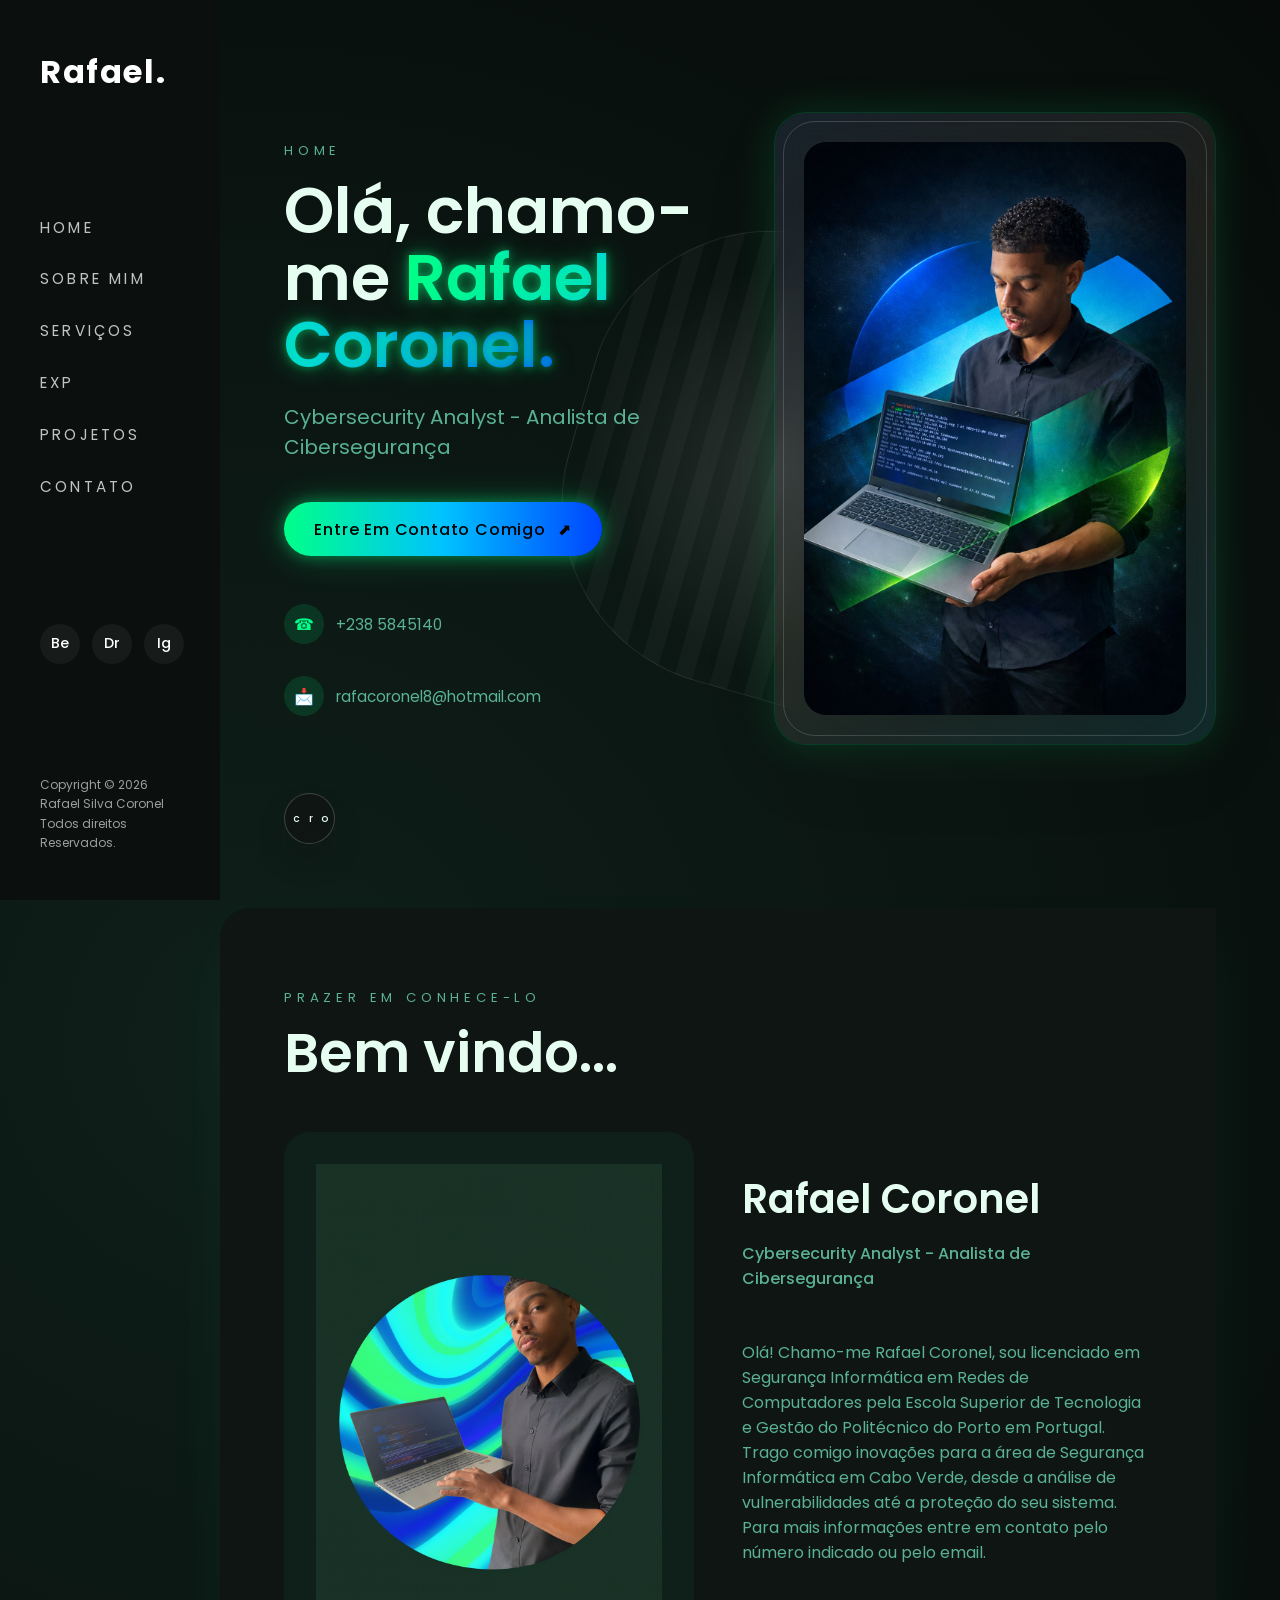
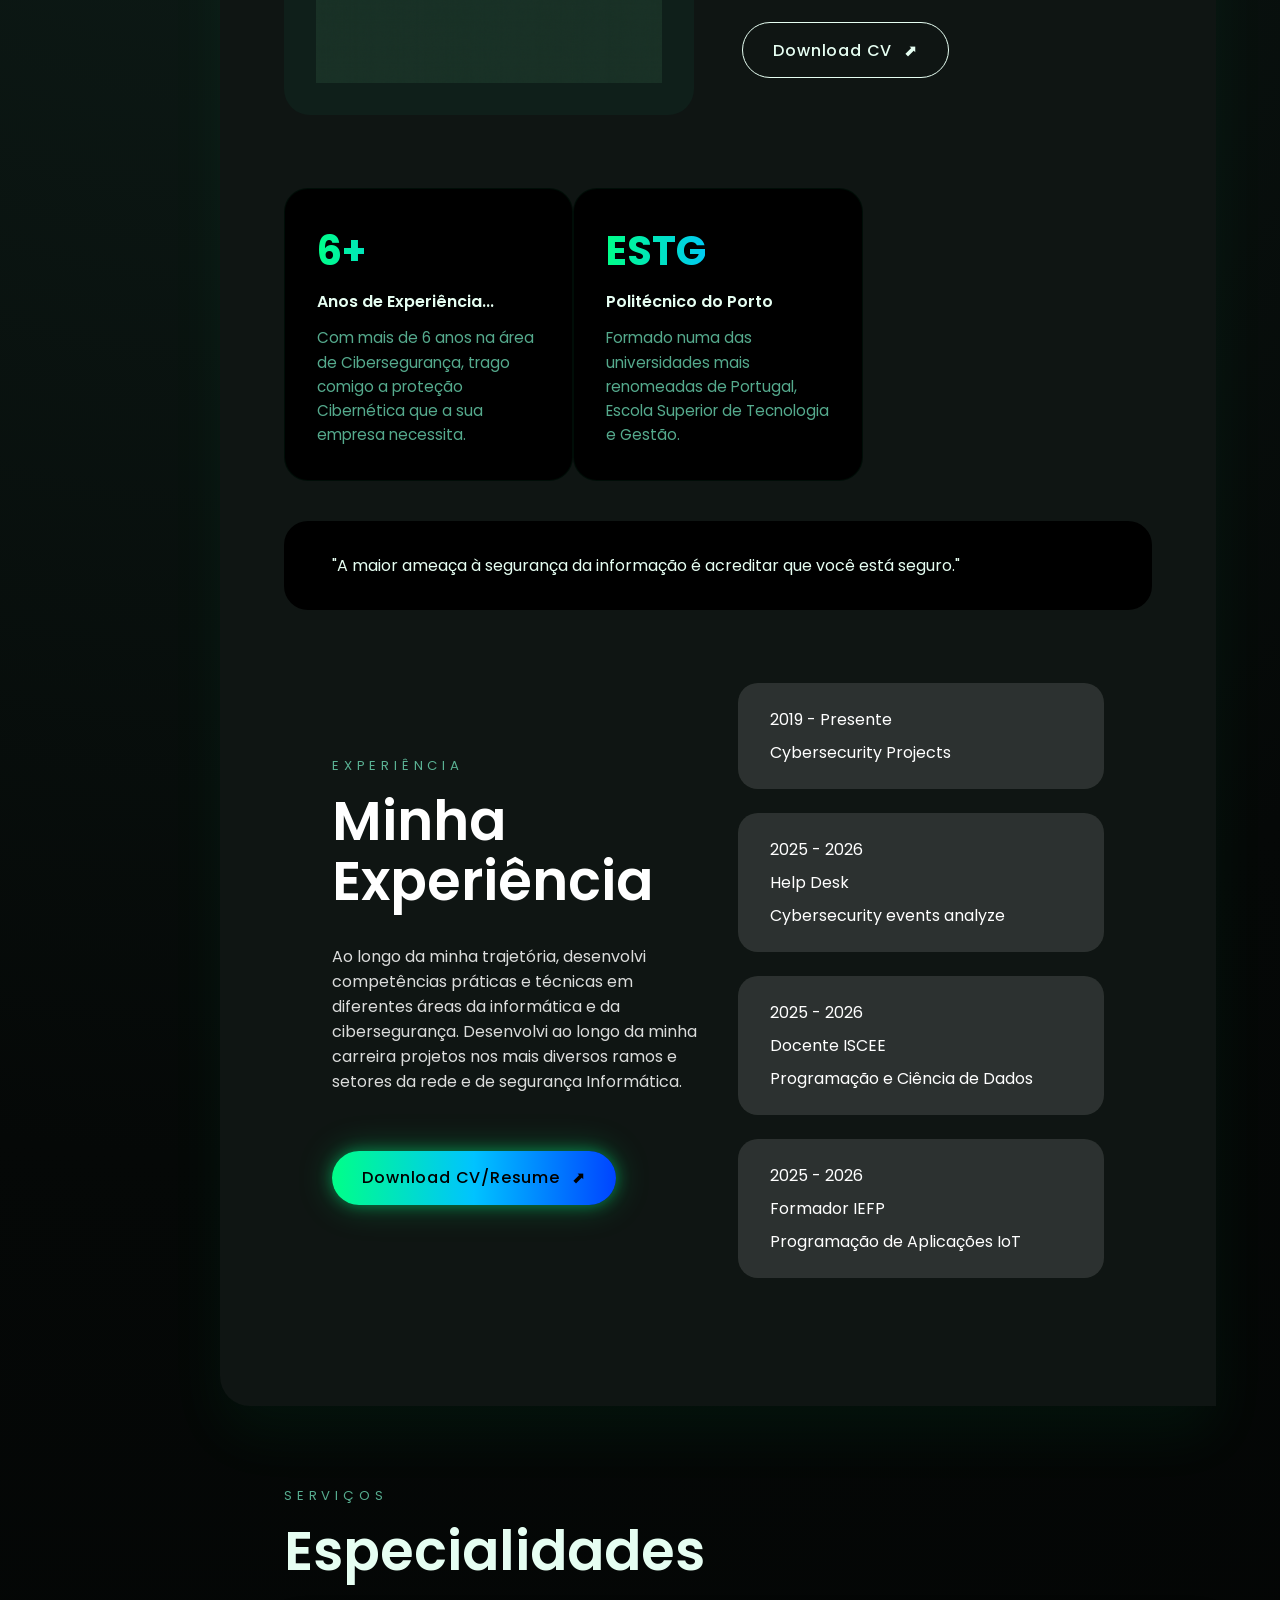
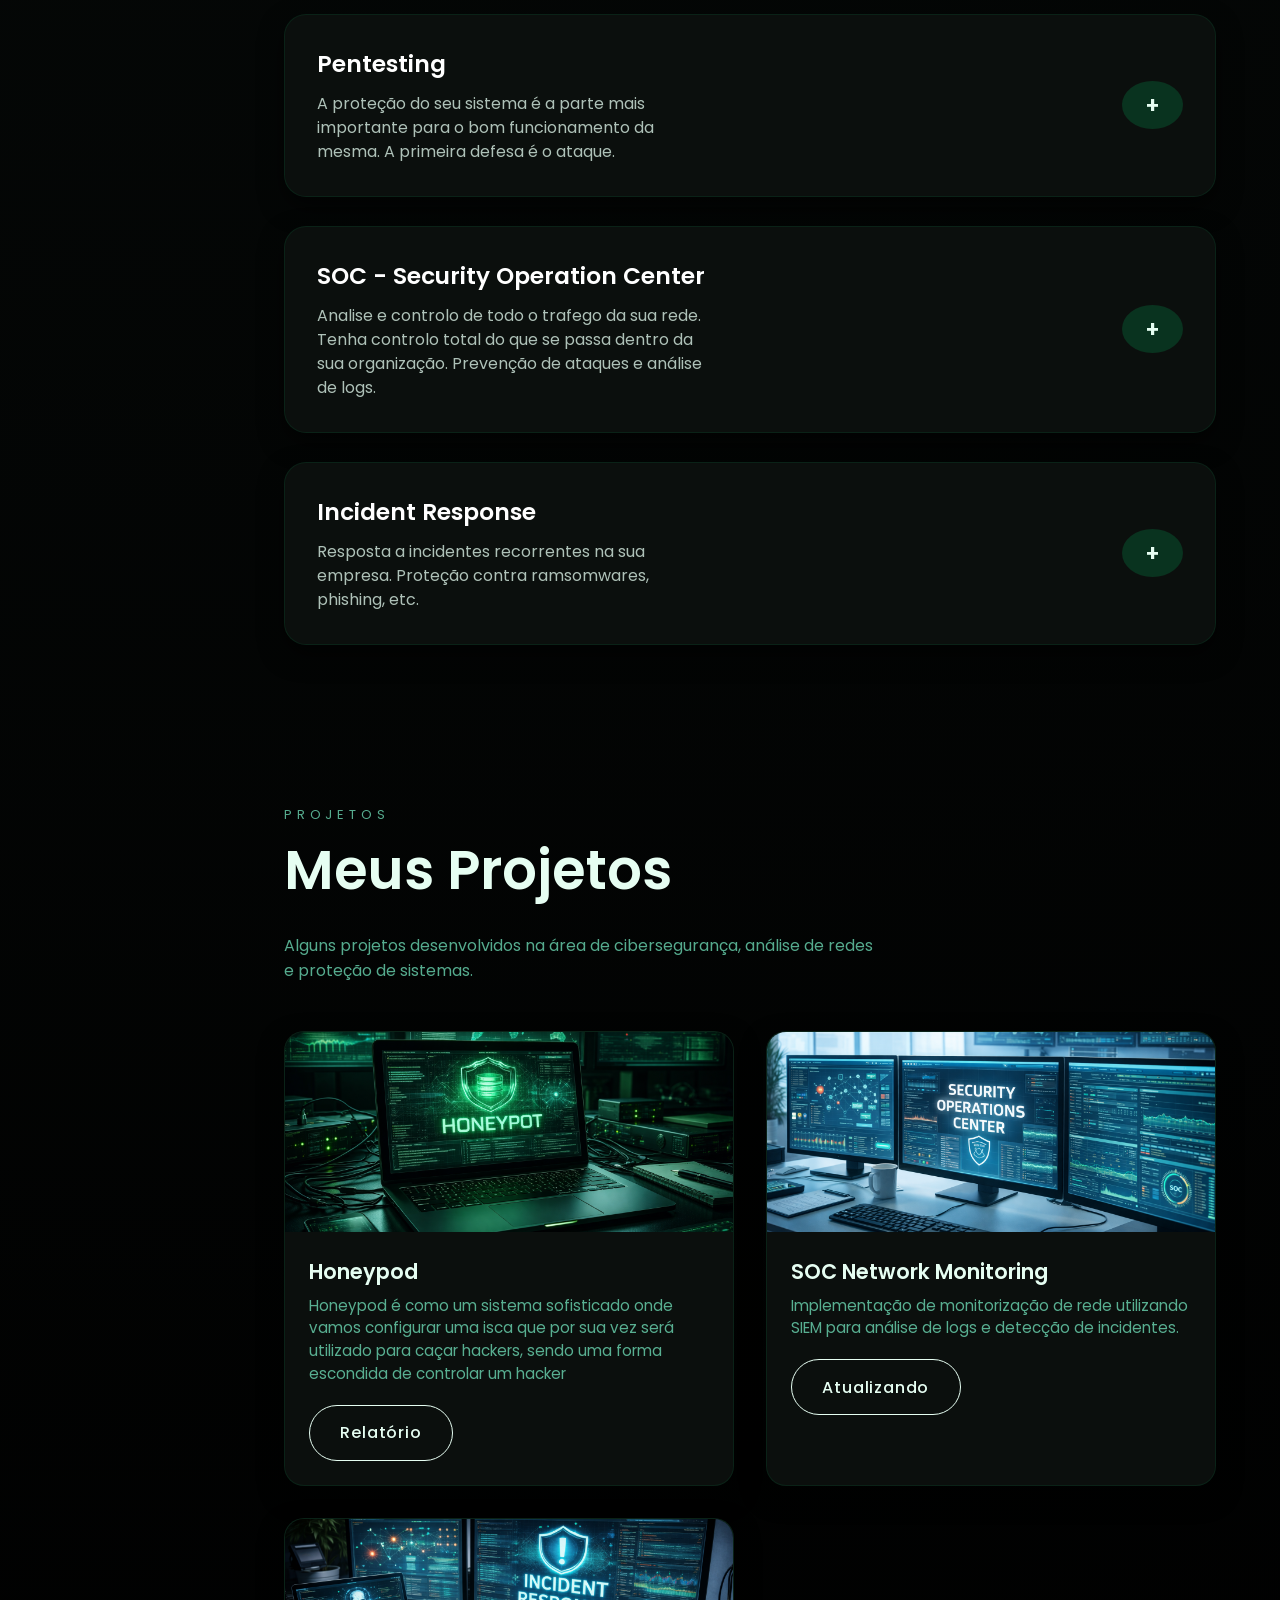
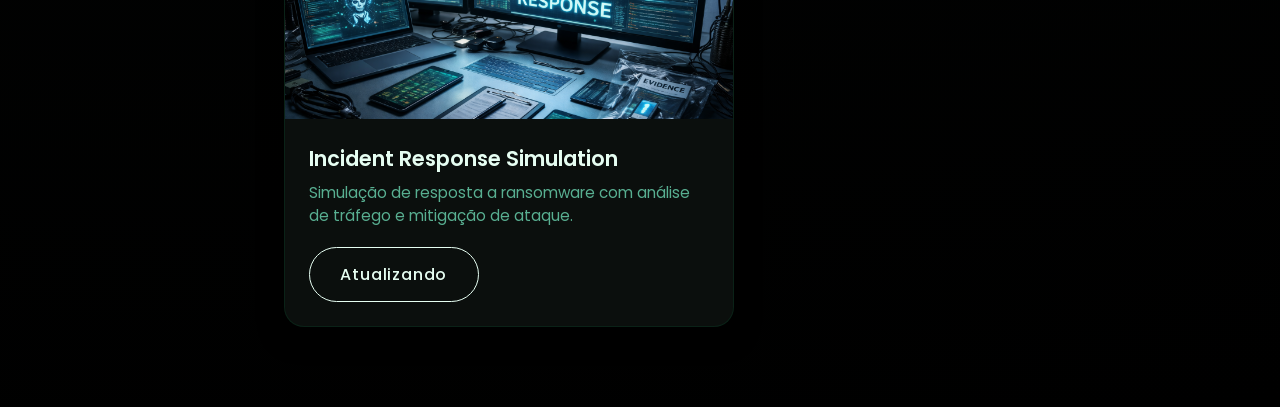
==== index.html @ 3ae23a92 "Add files via upload" ====
<!DOCTYPE html>
<html lang="en">
<head>
    <meta charset="UTF-8">
    <meta name="viewport" content="width=device-width, initial-scale=1.0">
    <title>Rafael Coronel -Portfolio</title>
    <link rel="preconnect" href="https://fonts.googleapis.com" />
    <link rel="preconnect" href="https://fonts.gstatic.com" crossorigin />
    <link
        href="https://fonts.googleapis.com/css2?family=Poppins:wght@300;400;500;600;700&display=swap"
        rel="stylesheet" 
    />
    <link rel="stylesheet" href="style.css">
</head>
<body>
    <div class="layout">
        <!--Navbar-->
        <aside class="sidebar" id="sidebar">
            <div class="sidebar__inner">
                <a href="#" class="brand" aria-label="Rafael Coronel Logo">
                    <span>Rafael.</span>
                </a>
                <nav class="sidebar__nav" aria-label="Primary">
                    <a href="#home" class="sidebar__link">Home</a>
                    <a href="#about" class="sidebar__link">Sobre mim</a>
                    <a href="#service" class="sidebar__link">Serviços</a>
                    <a href="#about" class="sidebar__link">Exp</a>
                    <a href="#projects" class="sidebar__link">Projetos</a>
                    <a href="#contact" class="sidebar__link">Contato</a>
                </nav>
                <div class="sidebar__social">
                    <a href="#" aria-label="Behance">
                        <span>Be</span>
                    </a>
                    <a href="#" aria-label="Dribble">
                        <span>Dr</span>
                    </a>
                    <a href="#" aria-label="Instagram">
                        <span>Ig</span>
                    </a>
                </div>
                <div class="sidebar__footer">
                    Copyright © 2026 Rafael Silva Coronel <br> Todos direitos Reservados.
                </div>
            </div>
        </aside>
        <button class="mobile-menu" id="mobileMenu" aria-expanded="false">
            <span class="mobile-menu__line"></span>
            <span class="mobile-menu__line"></span>
            <span class="mobile-menu__line"></span>
            <span class="sr-only">Menu</span>
        </button>

        <main class="main-content">
            <!-- Hero Section -->
             <section id="home" class="section hero">
                <div class="hero__background" aria-hidden="true">
                    <span class="hero-orb hero__orb--one"></span>
                    <span class="hero-orb hero__orb--two"></span>
                    <span class="hero__grid"></span>
                </div>
                <div class="hero__content" data-animate="fade-right">
                    <p class="section-label">Home</p>
                    <h1 class="hero__title">
                        Olá, chamo-me <span>Rafael Coronel.</span>
                    </h1>
                    <p class="hero__subtitle" data-primary="fade-up" style="animation-delay:0.1s;">
                        Cybersecurity Analyst - Analista de Cibersegurança
                    </p>

                    <div class="hero__actions">
                        <a href="#" class="button button--primary" id="contactBtn">
                            Entre em contato comigo
                            <span aria-hidden="true">⬈</span>
                        </a>
                    </div>
                    <div class="hero__meta">
                        <div class="hero__meta-item">
                            <span class="hero__meta-icon">☎</span>
                            <span>+238 5845140</span>
                        </div>
                        <div class="hero__meta-item">
                            <span class="hero__meta-icon">📩</span>
                            <span>rafacoronel8@hotmail.com</span>
                        </div>
                    </div>
                </div>
                <div class="hero__visual">
                    <div class="hero__image-wrapper">
                        <img src="assets/minhafoto2.png" alt="hero image" class="hero__image">
                    </div>
                </div>
                <a href="#about" class="hero_scroll">
                    <span class="hero__scroll-circle">
                        <span class="hero__scroll-arrow">↓ </span>
                        <span class="hero__scroll-label">Scroll</span>
                    </span>
                </a>
             </section>

            <!-- About Section-->
             <section id="about" class="section about">
                <div class="about__intro">
                    <p class="section-label">Prazer em conhece-lo</p>
                    <h2 class="section-title">Bem vindo...</h2>
                </div>
                <div class="about__content">
                    <div class="about__card">
                        <img src="assets/foto2.png" alt="">
                    </div>
                    <div class="about__details">
                        <h3>Rafael Coronel</h3>
                        <p class="about__role">Cybersecurity Analyst - Analista de Cibersegurança</p>
                        <p class="about__text">
                            <br>
                            Olá! Chamo-me Rafael Coronel, sou licenciado em Segurança Informática em Redes 
                            de Computadores pela Escola Superior de Tecnologia e Gestão do Politécnico do Porto em Portugal.
                            Trago comigo inovações para a área de Segurança Informática em Cabo Verde, desde a análise de
                            vulnerabilidades até a proteção do seu sistema. Para mais informações entre em contato pelo número indicado ou pelo email.
                        </p>
                        <br>
                        <a href="assets/CV.pdf" download class="button button--ghost">
                            Download CV
                            <span aria-hidden="true">⬈</span>
                        </a>
                    </div>
                </div>
                <br>
                <div class="about__stats">
                    <div class="about__stat">
                        <span class="about__stat-value">6+</span>
                        <span class="about__stat-label">Anos de Experiência...</span>
                        <p class="about__stat-text">
                            Com mais de 6 anos na área de Cibersegurança, trago comigo
                            a proteção Cibernética que a sua empresa necessita.
                        </p>
                    </div>
                    <div class="about__stat">
                        <span class="about__stat-value">ESTG</span>
                        <span class="about__stat-label">Politécnico do Porto</span>
                        <p class="about__stat-text">
                            Formado numa das universidades mais renomeadas de Portugal, Escola 
                            Superior de Tecnologia e Gestão.
                        </p>
                    </div>
                    <br>
                    <div style="height: 40px;"></div>
                    <blogquote class="about__quote">
                        "A maior ameaça à segurança da informação é acreditar que você está seguro."
                    </blogquote>           
                </div>
                <br>
                <div class="experience">
                    <div class="experience__content">
                        <p class="section-label">Experiência</p>
                        <h2 class="section-title">Minha Experiência</h2>
                        <p class="experience__text">
                            Ao longo da minha trajetória, desenvolvi competências práticas e técnicas em diferentes áreas da informática e da cibersegurança.
                            Desenvolvi ao longo da minha carreira projetos nos mais diversos ramos e setores da rede e de segurança Informática.
                        </p>
                        <br>
                        <a href="assets/CV - Analista de segurança Rafael Coronel.pdf" download class="button button--primary">
                            Download CV/Resume
                            <span aria-hidden="true">⬈</span>
                        </a>
                    </div>
                    <ul class="experience__timeline">
                        <li>
                            <span class="experience__time">2019 - Presente</span>
                            <span class="experience__time">Cybersecurity Projects</span>
                        </li>
                        <li>
                            <span class="experience__time">2025 - 2026</span>
                            <span class="experience__time">Help Desk</span>
                            <span class="experience__time">Cybersecurity events analyze</span>
                        </li>
                        <li>
                            <span class="experience__time">2025 - 2026</span>
                            <span class="experience__time">Docente ISCEE</span>
                            <span class="experience__time">Programação e Ciência de Dados</span>
                        </li>
                        <li>
                            <span class="experience__time">2025 - 2026</span>
                            <span class="experience__time">Formador IEFP</span>
                            <span class="experience__time">Programação de Aplicações IoT</span>
                        </li>
                    </ul>
                </div>
             </section>

             <!-- Services Section -->
              <section id="service" class="section services">
                <div class="service__header">
                    <p class="section-label">Serviços</p>
                    <h2 class="section-title">Especialidades</h2>
                </div>
                <div class="service-list" data-visual="assets/">
                    <article class="service-item service-item--accent">
                        <div>
                            <h3>Pentesting</h3>
                            <p>A proteção do seu sistema é a parte mais 
                                importante para o bom funcionamento da mesma.
                                A primeira defesa é o ataque.
                            </p>
                        </div>
                        <div class="button service-item__toggle">
                            <span>+</span>
                        </div>
                    </article>
                    <article class="service-item service-item--accent">
                        <div>
                            <h3>SOC - Security Operation Center</h3>
                            <p>Analise e controlo de todo o trafego da sua rede.
                                Tenha controlo total do que se passa dentro da sua organização.
                                Prevenção de ataques e análise de logs.
                            </p>
                        </div>
                        <div class="button service-item__toggle">
                            <span>+</span>
                        </div>
                    </article>
                    <article class="service-item service-item--accent">
                        <div>
                            <h3>Incident Response</h3>
                            <p>Resposta a incidentes recorrentes na sua empresa. Proteção contra ramsomwares, 
                                phishing, etc.
                            </p>
                        </div>
                        <div class="button service-item__toggle">
                            <span>+</span>
                        </div>
                    </article>
                </div>
              </section>

            <!-- Projects Section -->
            <section id="projects" class="section projects">

                <div class="projects__header">
                    <p class="section-label">Projetos</p>
                    <h2 class="section-title">Meus Projetos</h2>
                    <p class="projects__subtitle">
                        Alguns projetos desenvolvidos na área de cibersegurança, análise de redes e proteção de sistemas.
                    </p>
                </div>

                <div class="projects__grid">

                    <!-- Project 1 -->
                    <article class="project-card">

                        <div class="project-card__image">
                            <img src="assets/honey.png" alt="Pentesting Project">
                        </div>

                        <div class="project-card__content">

                            <h3>Honeypod</h3>

                            <p>
                                Honeypod é como um sistema sofisticado onde 
                                vamos configurar uma isca que por sua vez será utilizado para caçar 
                                hackers, sendo uma forma escondida de controlar um hacker
                            </p>

                            <div class="project-card__actions">

                                <a href="assets/Projeto 1-Honeypod.pdf" class="button button--ghost" download>
                                    Relatório
                                </a>

                                

                            </div>

                        </div>

                    </article>


                    <!-- Project 2 -->

                    <article class="project-card">

                        <div class="project-card__image">
                            <img src="assets/soc.png" alt="SOC Monitoring">
                        </div>

                        <div class="project-card__content">

                            <h3>SOC Network Monitoring</h3>

                            <p>
                                Implementação de monitorização de rede utilizando
                                SIEM para análise de logs e detecção de incidentes.
                            </p>

                            <div class="project-card__actions">

                                <a href="assets/report-soc.pdf" class="button button--ghost" download>
                                    Atualizando
                                </a>

                            </div>

                        </div>

                    </article>


                    <!-- Project 3 -->

                    <article class="project-card">

                        <div class="project-card__image">
                            <img src="assets/incidentresponse.png" alt="Incident Response">
                        </div>

                        <div class="project-card__content">

                            <h3>Incident Response Simulation</h3>

                            <p>
                                Simulação de resposta a ransomware com análise
                                de tráfego e mitigação de ataque.
                            </p>

                            <div class="project-card__actions">

                                <a href="assets/report-ir.pdf" class="button button--ghost" download>
                                    Atualizando
                                </a>


                            </div>

                        </div>

                    </article>

                </div>

            </section>

        </main>
    </div>

    <script>

        document.addEventListener("DOMContentLoaded", function () {

            const btn = document.getElementById("contactBtn");

            btn.addEventListener("click", function (e) {

                e.preventDefault();

                const email = "rafacoronel8@hotmail.com";
                const phone = "+2385845140";

                const isMobile = /Android|iPhone|iPad|iPod|Opera Mini|IEMobile|WPDesktop/i.test(navigator.userAgent);

                if (isMobile) {
                    window.location.href = "tel:" + phone;
                } else {
                    window.location.href = "mailto:" + email;
                }

            });

        });

    </script>
</body>
</html>
---- style.css ----
:root {
    --sidebar-bg: #0b0f0d;
    --body-bg: #050807;
    --text-main: #e6fef2;
    --text-muted: #7fffd4aa;

    --accent: #00ff88;
    --accent-soft: rgba(0,255,136,0.25);
    --accent-border: rgba(0,255,136,0.08);
    --accent-gradient: linear-gradient(
        90deg,
        #00ff88 0%,
        #00c3ff 50%,
        #0044ff 100%
    );

    --accent-gradient-reverse: linear-gradient(
        135deg,
        #0044ff 0%,
        #00c3ff 50%,
        #00ff88 100%
    );

    --card-bg: #0f1513;
    --border-light: rgba(0, 255, 136, 0.15);
    --transition: all 0.35s ease;

    font-size: 16px;
}

 *,
 *::before,
 *::after {
    box-sizing: border-box;
 }

 html{
    scroll-behavior: smooth;
 }
 body {
    margin: 0;
    font-family: "Poppins", sans-serif;
    color: var(--text-main);
    background: radial-gradient(circle at 20% 20%, #0f1f1a 0%, #050807 40%, #000000 100%);
    min-height: 100vh;
}

 h1,
 h2,
 h3,
 h4 {
    margin:0;
    font-weight: 600;
 }
 
 p {
    margin: 0;
 }

 a {
    color: inherit;
    text-decoration: none;
 }

 img {
    display: block;
    max-width: 100%;
 }

 button {
    font: inherit;
    color: inherit;
    background: none;
    border: none;
    cursor: pointer;
 }

 .section {
    padding: 5rem 5vw;
 }

 .section-label {
    font-size: 0.825rem;
    text-transform: uppercase;
    letter-spacing: 0.3rem;
    color: var(--text-muted);
    margin-bottom: 1rem;
 }

 .section-title {
    font-size: clamp(2.25rem, 2.5vw + 2rem, 3.4rem);
    line-height: 1.1;
    margin-bottom: 2rem;
 }

 .button {
    display: inline-flex;
    align-items: center;
    gap: 0.75rem;
    padding: 0.9rem 1.9rem;
    border-radius: 999px;
    font-weight: 500;
    letter-spacing: 0.05rem;
    text-transform: capitalize;
    transition: var(--transition);
    max-width: 100%;
    justify-content: center;
 }

 .button span {
    transition: transform 0.4s ease;
 }

 .button:hover span {
    transform: translateX(4px) translateY(-2px);
 }

 .button--primary {
    background: var(--accent-gradient);
    color: #000;
    box-shadow: 0 0 15px rgba(0, 255, 136, 0.4),
                0 0 35px rgba(0, 255, 136, 0.25);
}

.button--primary:hover {
    box-shadow: 0 0 25px rgba(0, 255, 136, 0.7),
                0 0 60px rgba(0, 255, 136, 0.4);
}

 .button--ghost {
    border: 1px solid var(--text-main);
    color: var(--text-main);
 }

 .section-cta {
    margin-top: 3rem;
    text-align: center;
 }

 .section-cta .button {
    width: auto
 }




 @media(max-width: 1200px) {
    .section {
        padding-inline: 8vw;
    }
 }

 @media(max-width: 768px) {
    .section {
        padding: 4rem 1.5rem;
    }

    .button {
        width: 100%;
        max-width: 320px;
        margin-inline: auto;
    }

    .section-cta .button {
        max-width: 220px;
    }
 }

 .js-enabled [data-animate] {
    opacity: 0;
    transform: translateY(40px);
    transition: opacity 0.8s ease, transform 0.8s;
    transition-delay: var(--delay, 0s);
 }

 .js-enabled [data-animate].js-visible {
    opacity: 1;
    transform: none;
 }

 .js-enabled [data-animate="fade-right"] {
    transform: translateX(-60px);
 }

 .js-enabled [data-animate="fade-left"] {
    transform: translateX(-60px);
 }

 .js-enabled [data-animate="zoom-in"] {
    transform: scale(0.85);
 }

 .js-enabled [data-animate="till-in"] {
    transform: perspective(900px), rotateX(16deg), translateY(40px);
    transform-origin: top center;
 }

 .js-enabled [data-animate="fade-up"] {
    transform: translateY(60px);
 }

 .sr-only {
    position: absolute;
    width: 1px;
    height: 1px;
    padding: 0;
    margin: -1px;
    overflow: hidden;
    clip: rect(0, 0, 0, 0);
    border: 0;
 }






 .layout {
    display: flex;
    min-height: 100vh;
 }

 .sidebar {
    background: var(--sidebar-bg);
    color: #ffffff;
    width: clamp(220px, 16vw, 280px);
    position: fixed;
    inset: 0 auto 0 0;
    z-index: 1000;
    transform: translateX(0);
    transition: var(--transition);
 }

 .sidebar__inner {
    display: flex;
    flex-direction: column;
    justify-content: space-between;
    padding: 3rem 2.5rem;
    height: 100%;
 }

 .brand {
    font-size: 2rem;
    font-weight: 700;
    letter-spacing: 0.1rem;
    display: inline-flex;
    position: relative;
 }

 .brand span::after {
    content: "";
    position: absolute;
    inset: auto 0 -8px 0;
    height: 5px;
    background: var(--accent-gradient);
    border-radius: 999px;
    opacity: 0;
    transform:scaleX(0.4);
    transition: var(--transition);
 }

 .brand:hover span::after {
    opacity: 1;
    transform: scaleX(1);
 }

 .sidebar__nav {
    display: flex;
    flex-direction: column;
    gap: 1.4rem;
    margin: 3rem 0;
 }

 .sidebar__link {
    position: relative;
    font-size: 0.95rem;
    text-transform: uppercase;
    letter-spacing: 0.2rem;
    color: rgba(255, 255, 255, 0.75);
    transition: var(--transition);
    padding-bottom: 0.4rem;
 }

 .sidebar__link::after {
    content: "";
    position: absolute;
    left: 0;
    bottom: 0;
    width: 1.8rem;
    height: 3px;
    background: var(--accent-gradient);
    transform-origin: left;
    transform: scaleX(0);
    transition: var(--transition);
 }

 .sidebar__link:hover,
 .sidebar__link:focus-visible {
    color: #fff;
 }

 .sidebar__link:hover::after,
 .sidebar__link.active::after {
    transform: scaleX(1);
 }

 .sidebar__social {
    display: grid;
    grid-template-columns: repeat(3, 2.5rem);
    gap: 0.75rem;
    margin-bottom: 2.5rem;
 }

 .sidebar__social a {
    display: inline-flex;
    align-items: center;
    justify-content: center;
    width: 2.5rem;
    height: 2.5rem;
    border-radius: 50%;
    background: rgba(255, 255, 255, 0.05);
    font-size: 0.9rem;
    font-weight: 500;
    transition: var(--transition);
 }

 .sidebar__social a:hover {
    background: var(--accent-gradient);
    transform: translateY(-3px);
 }

 .sidebar__footer {
    font-size: 0.75rem;
    line-height: 1.6;
    color: rgba(255, 255, 255, 0.6);
 }

 .mobile-menu {
    position: fixed;
    top: 1.5rem;
    left: 1.5rem;
    width: 3rem;
    height: 3rem;
    border-radius: 50%;
    background: rgba(10, 10, 10, 0.85);
    display: none;
    align-items: center;
    justify-content: center;
    gap: 0.3rem;
    flex-direction: column;
    z-index: 1100;
    transition: var(--transition);
 }

 .mobile-menu__line {
    width: 1.6rem;
    height: 2px;
    background: #fff;
    border-radius: 999px;
    transition: var(--transition);
 }

 .mobile-menu[aria-expanded="true"] .mobile-menu_line:nth-child(1) {
    transform: translateY(7px) rotate(45deg);
 }

 .mobile-menu[aria-expanded="true"] .mobile-menu_line:nth-child(2) {
    opacity: 0;
 }

 .mobile-menu[aria-expanded="true"] .mobile-menu_line:nth-child(3) {
    transform: translateY(-7px) rotate(-45deg);
 }

 .overlay {
    position: fixed;
    inset: 0;
    background: rgba(18, 18, 18, 0.55);
    backdrop-filter: blur(3px);
    z-index: 900;
    opacity: 0;
    pointer-events: none;
    transition: var(--transition);
 }

 .overlay.is-visible {
    opacity: 1;
    pointer-events: auto;
 }

 .main-content {
    flex: 1;
    margin-left: clamp(220px, 16vw, 280px);
    width: 100%;
 }

/* ----- Navbar (Sidebar) Responsive ----- */
 @media (max-width: 1024px) {
    .sidebar {
        transform: translateX(-100%);
    }

    .sidebar.is-open {
        transform: translateX(0);
    }

    .mobile-menu {
        display: inline-flex;
    }

    .main-content {
        margin-left: 0;
        width: 100%;
    }
 }

 @media (max-width: 768px) {
    .sidebar__link {
        letter-spacing: 0.1rem;
    }
 }






  /* --- Hero Section --- */
 .hero {
    position: relative;
    display: grid;
    grid-template-columns: repeat(2, minmax(0, 1fr));
    align-items: center;
    gap: 3rem;
    min-height: 100vh;
    padding-top: 7rem;
    padding-bottom: 4rem;
    overflow: hidden;
 }

 

 .hero__background {
    position: absolute;
    inset: 0;
    pointer-events: none;
    z-index: 1;
 }

 .hero__orb {
    position: absolute;
    border-radius: 50%;
    background: var(--accent-gradient);
    opacity: 0.55;
    filter: blur(0);
    mix-blend-mode: screen;
    animation: orbDrift 18s ease-in-out infinite;
 }

 .hero_orb--one {
    width: clamp(220px, 18vw, 320px);
    aspect-ratio: 1;
    top: -120px;
    right: 14%;
    animation-duration: 16s;
 }

 .hero_orb--two {
    width: clamp(180px, 20vw, 300px);
    aspect-ratio: 1;
    bottom: -130px;
    left: 12%;
    animation-duration: 20s;
    animation-direction: reverse;
 }

 .hero__grid {
    position: absolute;
    top: 52%;
    left: 55%;
    width: clamp(320px, 36vw, 520px);
    height: clamp(320px, 36vw, 520px);
    border-radius: 40%;
    border: 1px solid rgba(255, 255, 255, 0.2);
    background:
        radial-gradient(circle at center,
            rgba(255, 255, 255, 0.32),
            transparent 65%),
        repeating-linear-gradient(0deg, transparent, transparent 18px, rgba(255, 255, 255, 0.00) 18px, rgba(255, 255, 255, 0.00) 36px),
        repeating-linear-gradient(
            90deg,
            transparent,
            transparent 18px,
            rgba(255, 255, 255, 0.08) 18px,
            rgba(255, 255, 255, 0.08) 36px
        );
        transform: translate(-50%, -50%) rotate(16deg);
        opacity: 0.4;
        animation: gridPulse 22s linear infinite;
 }

 .hero__content,
 .hero__visual {
    position: relative;
    z-index: 2;
 }

 .hero__title {
    font-size: clamp(3rem, 5vw, 4.5rem);
    line-height: 1.05;
    margin-bottom: 1.5rem;
 }

 .hero__title span {
    position: relative;
    background-image: var(--accent-gradient);
    background-clip: text;
    -webkit-background-clip: text;
    -webkit-text-fill-color: transparent;
    color: transparent;
    text-shadow: 0 0 10px rgba(0, 255, 136, 0.5),
                 0 0 25px rgba(0, 255, 136, 0.4);
 }

 .hero__subtitle {
    font-size: 1.25rem;
    color: var(--text-muted);
    margin-bottom: 2.5rem;
 }

 .hero__actions {
    display: flex;
    align-items: center;
    gap: 1.5rem;
 }

 .hero__meta {
    margin-top: 3rem;
    display: flex;
    gap: 2rem;
    flex-wrap: wrap;
    color: var(--text-muted);
    font-size: 0.95rem;
 }

 .hero__meta-item {
    display: inline-flex;
    align-items: center;
    gap: 0.75rem;
 }

 .hero__meta-icon {
    display: inline-flex;
    align-items: center;
    justify-content: center;
    width: 2.5rem;
    height: 2.5rem;
    border-radius: 50%;
    background: rgba(0, 255, 136, 0.12);
    color: #00ff88;
    font-size: 1rem;
 }

 .hero__visual {
    display: flex;
    justify-content: center;
    perspective: 1400px;
 }

 .hero__image-wrapper {
    position: relative;
    height: min(420px, 100%);
    aspect-ratio: 3 / 4;
    padding: 1.8rem;
    display: grid;
    place-items: center;
    border-radius: 32px;
    background: rgba(0, 255, 136, 0.05);
    backdrop-filter: blur(15px);
    border: 1px solid rgba(0, 255, 136, 0.15);
    box-shadow: 0 0 40px rgba(0, 255, 136, 0.15);
    transform-style: preserve-3d;
    --rotateX: 0deg;
    --rotateY: 0deg;
    --scale: 1;
    transform: rotateX(var(--rotateX, 0deg)) rotateY(var(--rotateY, 0deg)) scale(var(--scale, 1));
    transition: transform 0.25s cubic-bezier(0.16, 1, 0.3, 1), box-shadow 0.45s ease;
    will-change: transform;
 }

 .hero__image-wrapper::before {
    content: "";
    position: absolute;
    inset: 8px;
    border-radius: inherit;
    border: 1px solid rgba(255, 255, 255, 0.3);
    opacity: 0.6;
    pointer-events: none;
 }

 .hero__image-wrapper::after {
    content: "";
    position: absolute;
    inset: 0;
    border-radius: inherit;
    background: linear-gradient(
        135deg,
        rgba(180, 93, 255, 0.25),
        rgba(253, 101, 133, 0.25),
        rgba(93, 173, 255, 0.25)
    );
    z-index: 1;
    opacity: 0.4;
    pointer-events: none;
 }

 .hero__visual:hover .hero__image-wrapper {
    box-shadow: 0 55px 80px rgba(15, 15, 16, 0.25);
 }

 .hero__image {
    position: relative;
    z-index: 2;
    width: 100%;
    height: auto;
    object-fit: cover;
    border-radius: 22px;
    filter: drop-shadow(0 25px 45px rgba(17, 17, 17, 0.2));
    transform: translateZ(55px);
    animation: heroFloat 7s ease-in-out infinite alternate;
 }

 .hero__scroll {
    position: absolute;
    left: 50%;
    bottom: 2.5rem;
    display: inline-flex;
    flex-direction: column;
    align-items: center;
    gap: 0.75rem;
    transform: translateX(-50%);
    text-transform: uppercase;
    font-size: 0.75rem;
    letter-spacing: 0.45rem;
    color: rgba(255, 255, 255, 0.8);
    z-index: 4;
    transition: var(--transition);
 }

 .hero__scroll:hover,
 .hero__scroll:focus-visible {
    color: #fff;
 }

 .hero__scroll-circle {
    width: 3.2rem;
    height: 3.2rem;
    border-radius: 999px;
    display: flex;
    align-items: center;
    justify-content: center;
    position: relative;
    overflow: hidden;
    background: rgba(18, 18, 18, 0.55);
    border: 1px solid rgba(255, 255, 255, 0.2);
    box-shadow: 0 18px 30px rgba(15, 15, 16, 0.2);
    transition: var(--transition);
 }

 .hero__scroll:hover .hero__scroll-circle,
.hero__scroll:focus-visible .hero__scroll-circle {
  border-color: transparent;
  background: var(--accent-gradient);
  transform: translateY(-4px);
}

.hero__scroll-circle::after {
  content: "";
  position: absolute;
  inset: 0;
  background: radial-gradient(circle at center, rgba(255, 255, 255, 0.5), transparent 70%);
  opacity: 0;
  transition: var(--transition);
}

.hero__scroll:hover .hero__scroll-circle::after,
.hero__scroll:focus-visible .hero__scroll-circle::after {
  opacity: 1;
}

.hero__scroll-arrow {
  display: flex;
  align-items: center;
  justify-content: center;
  width: 100%;
  height: 100%;
  font-size: 1.35rem;
  line-height: 1;
  animation: scrollBounce 2.4s ease-in-out infinite;
}

.hero__scroll:hover .hero__scroll-arrow,
.hero__scroll:focus-visible .hero__scroll-arrow {
  animation-play-state: paused;
}

.hero__scroll-label {
  font-weight: 500;
  font-size: 0.65rem;
  letter-spacing: 0.55rem;
  padding-left: 0.55rem;
}

@keyframes scrollBounce {
  0%,
  20%,
  50%,
  80%,
  100% {
    transform: translateY(0);
  }
  40% {
    transform: translateY(6px);
  }
  60% {
    transform: translateY(2px);
  }
}

 @keyframes heroGlow {
    0% {
        transform: translate3d(-20px, -10px, 0) scale(1);
        opacity: 0.65;
    }
    100% {
        transform: translate3d(24px, 20px, 0) scale(1.08);
        opacity: 0.85;
    }
 }

 @keyframes orbDrift {
    0% {
        transform: translate3d(0, 0, 0) scale(1);
    }
    50% {
        transform: translate3d(20px, -25px, 0) scale(1.05);
    }
    100% {
        transform: translate3d(-15px, 18px, 0) scale(0.98);
    }
 }

 @keyframes gridPulse {
    0% {
        transform: translate(-50%, -50%) rotate(12deg) scale(0.96);
        opacity: 0.3;
    }
    50% {
        transform: translate(-48%, -52%) rotate(18deg) scale(1.05);
        opacity: 0.48;
    }
    100% {
        transform: translate(-50%, -50%) rotate(16deg) scale(0.96);
        opacity: 0.3;
    }
 }

 @keyframes heroFloat {
    0% {
        transform: translateZ(55px) translateY(0);
    }
    100% {
        transform: translateZ(55px) translateY(-14px);
    }
 }

 /* --- Hero Section Responsive --- */
@media (max-width: 1024px) {
  .hero {
    grid-template-columns: minmax(0, 1fr);
    text-align: center;
    padding-top: 8rem;
  }

  .hero::before {
    inset: -25% -40% -25% -10%;
  }

  .hero_grid {
    left: 50%;
    top: 54%;
    width: clamp(260px, 58vw, 420px);
    height: clamp(260px, 58vw, 420px);
  }

  .hero__orb--one {
    right: 10%;
    top: -80px;
  }

  .hero__orb--two {
    left: 18%;
    bottom: -90px;
  }

  .hero_image-wrapper {
    margin: 0 auto;
  }
}

@media (max-width: 768px) {
  .hero__background {
    opacity: 0.75;
  }

  .hero__grid {
    display: none;
  }

  .hero__orb--one {
    right: 18%;
    top: -90px;
  }

  .hero__orb--two {
    display: none;
  }

  .hero__image-wrapper {
    padding: 1.4rem;
  }
}

/*About Section*/
.about {
   background: var(--card-bg);
   border-radius: 30px 0 0 30px;
   margin-right: 5vw;
   box-shadow: 0 30px 60px rgba(0, 255, 136, 0.05);
}

.about__intro {
   margin-bottom: 3rem;
}

.about__content {
   display: grid;
   grid-template-columns: repeat(2, minmax(0, 1fr));
   gap: 3rem;
   align-items: center;
   margin-bottom: 3rem;
}

.about__card {
   background-color: #0f1f1a;
   border-radius: 26px;
   padding: 2rem;
   position: relative;
   overflow: hidden;
}

.about__car::after {
   content: "";
   position: absolute;
   inset: auto -30% -40% -30%;
   height: 60%;
   background-color: var(--accent-gradient);
   border-radius: 50%;
   opacity: 0.5;
   filter: blur(30px);
}

.about__image {
   position: relative;
   z-index: 2;
   border-radius: 20px;
   width: 100%;
}

.about__details h3 {
   font-size: clamp(2rem, 1.8vw + 1.4rem, 2.5rem);
   margin-bottom: 0.75rem;
}

.about__role {
   font-weight: 500;
   color: var(--text-muted);
   margin-bottom: 1.5rem;
}

.about__text {
   margin-bottom: 2rem;
   color: var(--text-muted);
}

.about__stats {
   display: grid;
   grid-template-columns: repeat(3, minmax(0, 1fr));
}

.about__stat {
   background-color: #000;
   padding: 2rem;
   border-radius: 24px;
   border: 1px solid rgba(0, 255, 136, 0.05);
   transition: var(--transition);
}

.about__stat:hover {
   transform: translateY(-8px);
   box-shadow: 0 20px 30px rgba(0, 255, 136, 0.12);
}

.about__stat-value {
   display: block;
   font-size: 2.5rem;
   font-weight: 700;
   background-image: var(--accent-gradient);
   -webkit-background-clip: text;
   color: transparent;
   margin-bottom: 0.5rem;
}

.about__stat-label {
   font-weight: 600;
   margin-bottom: 0.75rem;
   display: block;
}

.about__stat-text {
   color: var(--text-muted);
   font-size: 0.95rem;
   line-height: 1.6;
}

.about__quote {
   grid-column: span 3;
   background-color: #000;
   color: #e6fef2;
   padding: 2rem 3rem;
   border-radius: 24px;
   font-size: italic;
   position: relative;
}

.about__quote::before {
   content: "";
   position: absolute;
   top: -1.5rem;
   left: 22rem;
   font-size: 4rem;
   color: var(--accent);
   opacity: 0.3;
}

/* About Us Responsive */

@media (max-width:1200px){
  .about {
    margin-right: 0;
    border-radius: 30px;
  }
}

@media (max-width:1024px){
  .about__content {
    gap: 2rem;
    grid-template-columns: minmax(0,1fr);
  }

  .about__stats {
    grid-template-columns: repeat(2,minmax(0,1fr));
  }
}

@media (max-width:768px){
  .about__content {
    gap: 2rem;
  }

  .about__stats {
    grid-template-columns: minmax(0,1fr);
  }

  .about__quote {
    grid-column: span 1;
  }
}

 
.experience {
    background-color: var(--accent-gradient);
    border-radius: 30px;
    padding: 3rem;
    display: grid;
    grid-template-columns: repeat(2, minmax(0, 1fr));
    gap: 2.5rem;
    color: white;
    align-items: center;
}

.experience__text {
    margin-bottom: 2rem;
    color: rgba(255, 255, 255, 0.85);
}

.experience__timeline {
    margin: 0;
    padding: 0;
    list-style: none;
    display: grid;
    gap: 1.5rem;
}

.experience__timeline li {
    background-color: rgba(255, 255, 255, 0.12);
    border-radius: 20px;
    padding: 1.5rem 2rem;
    display: grid;
    gap: 0.5rem;
    transition: var(--transition);
}

.experience__timeline li:hover {
    background-color: rgba(255, 255, 255, 0.2);
    transform: translateX(8px);
}

.experience__company {
   color: rgba(0, 255, 136, 0.12);
}

@media(max-width:1024px) {
   .experience {
      grid-template-columns: minmax(0, 1fr);
   }
}

@media(max-width:768px) {
   .experience {
      gap: 2rem;
   }
}


/* =========================
   SERVICES SECTION
========================= */

.services {
  background: transparent;
}

.services__header{
  margin-bottom: 3rem;
}


/* =========================
   SERVICES GRID
========================= */

.service-list {
  display: grid;
  gap: 1.8rem;
}


/* =========================
   SERVICE CARD
========================= */

.service-item {

  --service-gradient-opacity: 0;

  display: grid;
  grid-template-columns: minmax(0,1fr) auto;
  align-items: center;

  padding: 2rem;

  border-radius: 22px;

  background: #0b0f0d;

  border: 1px solid rgba(0,255,136,0.08);

  box-shadow:
  0 10px 25px rgba(0,0,0,0.6);

  position: relative;
  overflow: hidden;

  transition: 0.35s ease;

  isolation: isolate;
}


/* =========================
   GRADIENT (MAIS SUAVE)
========================= */

.service-item::before {

  content: "";
  position: absolute;
  inset: -1px;

  background:
  linear-gradient(
  135deg,
  rgba(0,255,136,0.25),
  rgba(0,120,255,0.25)
  );

  opacity: var(--service-gradient-opacity);

  transition: 0.35s ease;

  z-index: -2;
}


/* =========================
   HOVER
========================= */

.service-item:hover {

  transform: translateY(-4px);

  --service-gradient-opacity: 1;

  box-shadow:
  0 20px 40px rgba(0,0,0,0.7);
}


/* =========================
   TEXT
========================= */

.service-item h3 {

  font-size: 1.45rem;

  margin-bottom: .7rem;

  color: #ffffff;
}


.service-item p {

  color: rgba(230,254,242,0.75);

  max-width: 40ch;

  line-height: 1.5;
}


/* =========================
   BUTTON
========================= */

.service-item__toggle {

  width: 3rem;
  height: 3rem;

  border-radius: 50%;

  background: rgba(0,255,136,0.15);

  display: flex;
  align-items: center;
  justify-content: center;

  font-size: 1.4rem;
  font-weight: 600;

  color: #e6fef2;

  transition: 0.25s ease;
}


/* hover botão */

.service-item__toggle:hover {

  background: rgba(0,255,136,0.35);

}



@media(max-width: 1024px) {
   .service-item__visual {
      opacity: 0.4;
      right: 5%;
   }
}

@media(max-width:768px) {
   .service-item {
      grid-template-columns: minmax(0, 1fr);
      gap: 1.5rem;
   }

   .service-item__toggle {
      justify-self: flex-start;
   }

   .service-item__visual {
      display: none;
   }
}


/* =========================
   PROJECTS
========================= */

.projects__header{
margin-bottom:3rem;
max-width:600px;
}

.projects__subtitle{
color:var(--text-muted);
margin-top:0.5rem;
}


/* GRID */

.projects__grid{

display:grid;
grid-template-columns:repeat(auto-fit,minmax(300px,1fr));
gap:2rem;

}


/* CARD */

.project-card{

background:#0b0f0d;

border:1px solid rgba(0,255,136,0.08);

border-radius:20px;

overflow:hidden;

transition:0.35s ease;

box-shadow:
0 10px 25px rgba(0,0,0,0.5);

}


.project-card:hover{

transform:translateY(-6px);

box-shadow:
0 20px 40px rgba(0,0,0,0.7);

border-color:rgba(0,255,136,0.3);

}


/* IMAGE */

.project-card__image img{

width:100%;
height:200px;

object-fit:cover;

display:block;

}


/* CONTENT */

.project-card__content{

padding:1.5rem;

}


.project-card h3{

margin-bottom:0.5rem;

font-size:1.3rem;

}


.project-card p{

color:var(--text-muted);

font-size:0.95rem;

line-height:1.5;

margin-bottom:1.2rem;

}


/* BUTTONS */

.project-card__actions{

display:flex;

gap:1rem;

flex-wrap:wrap;

}
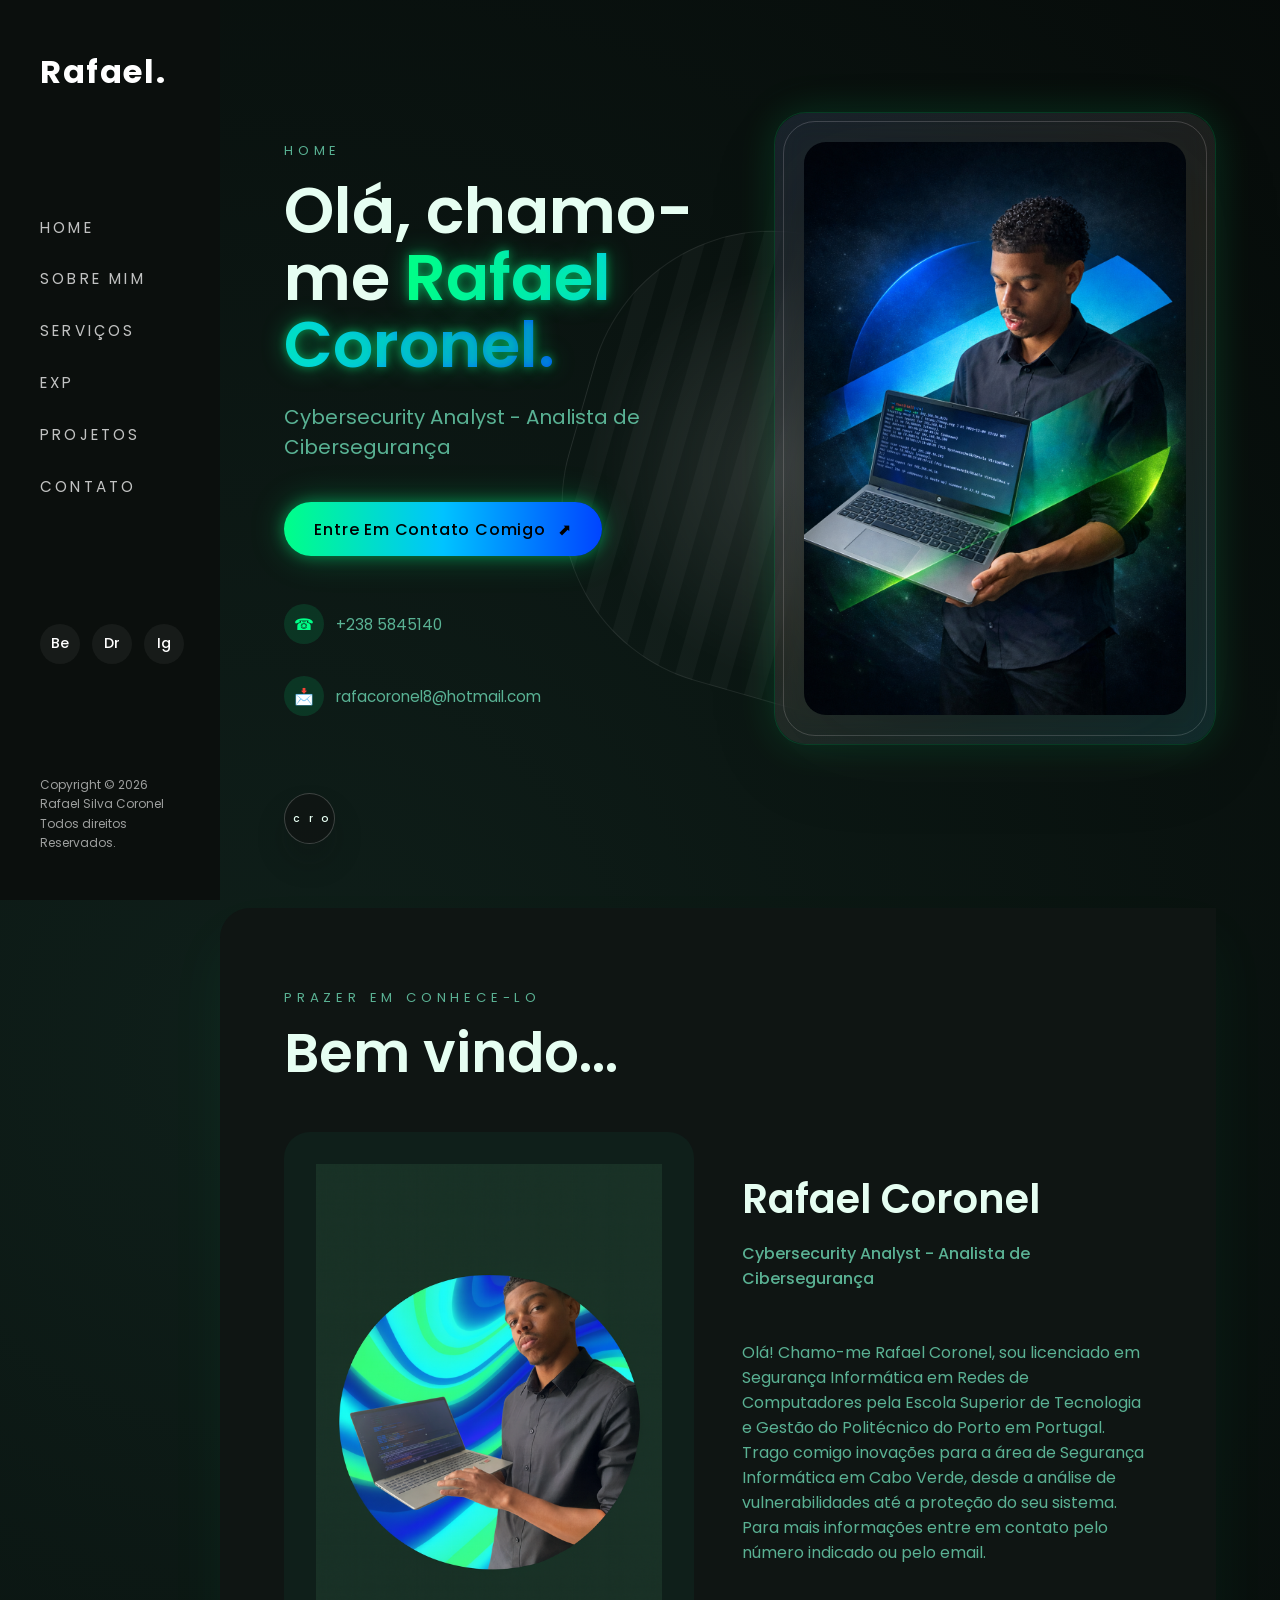
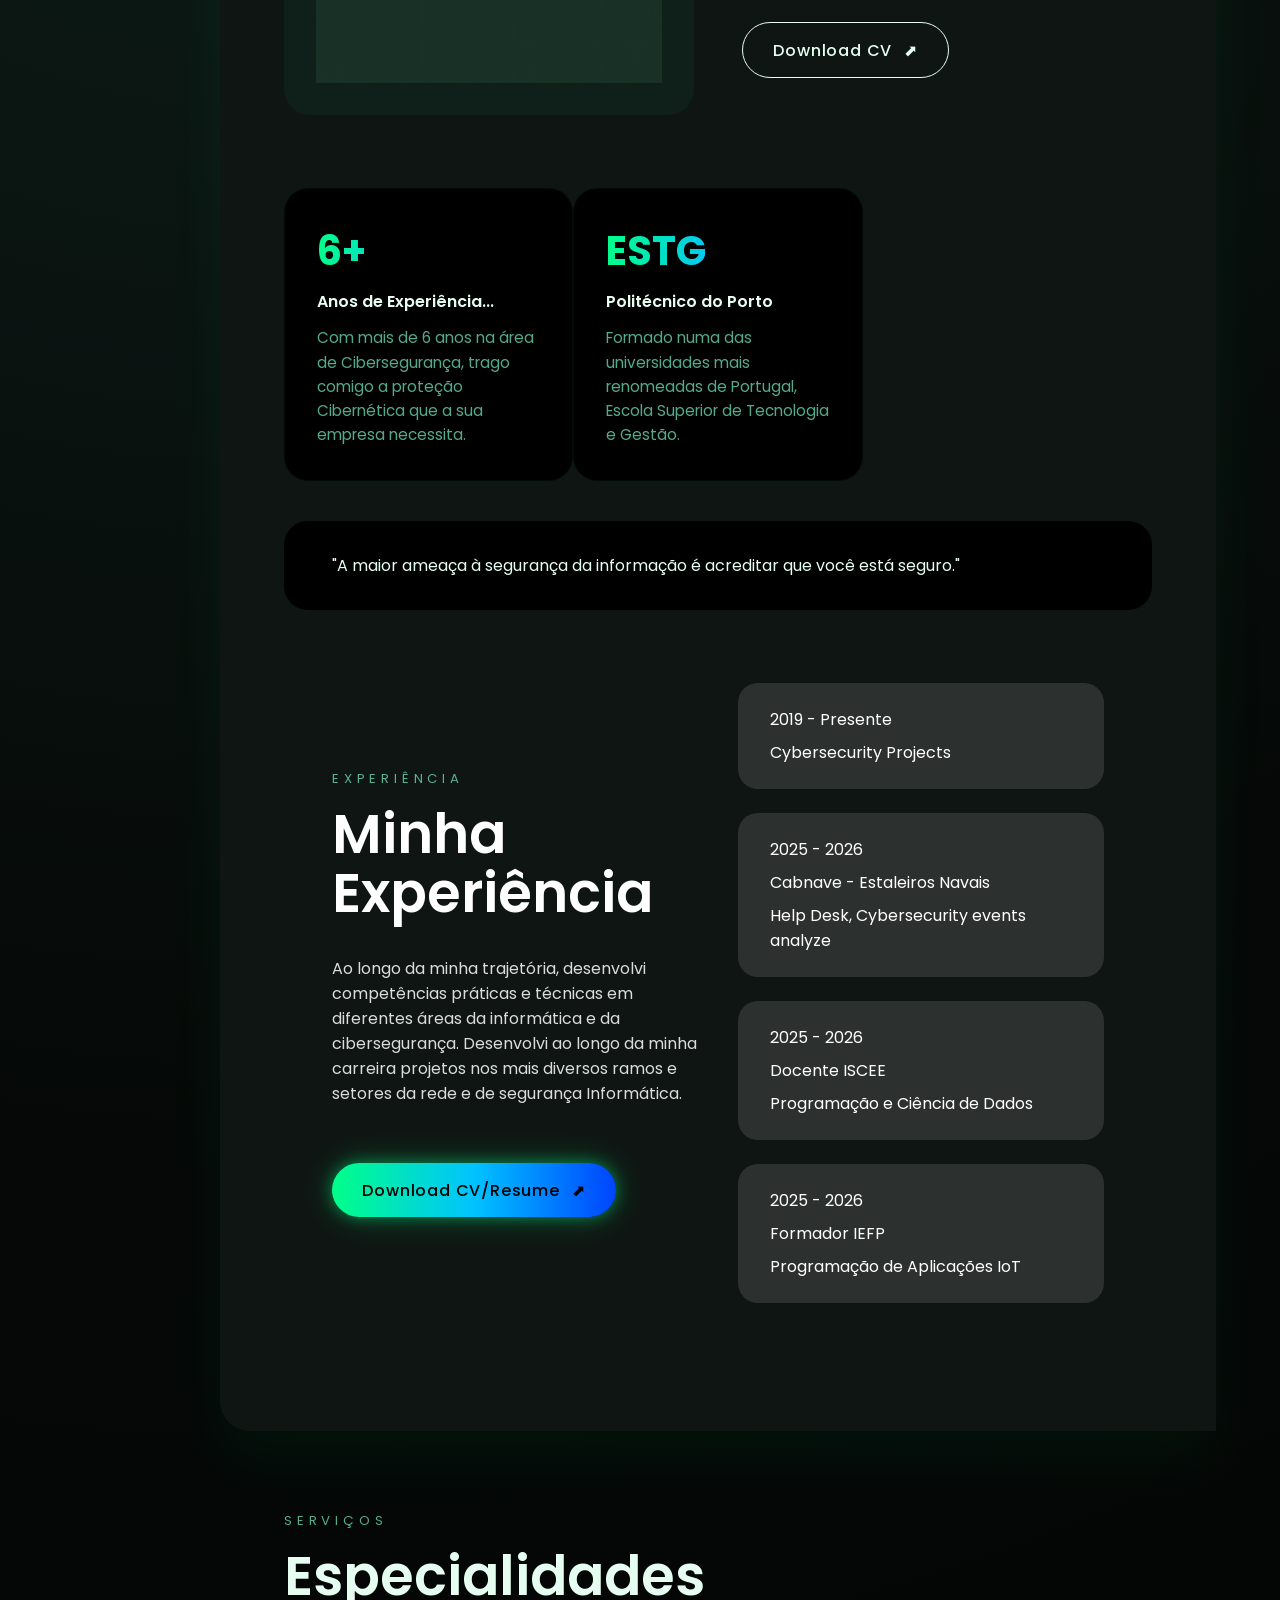
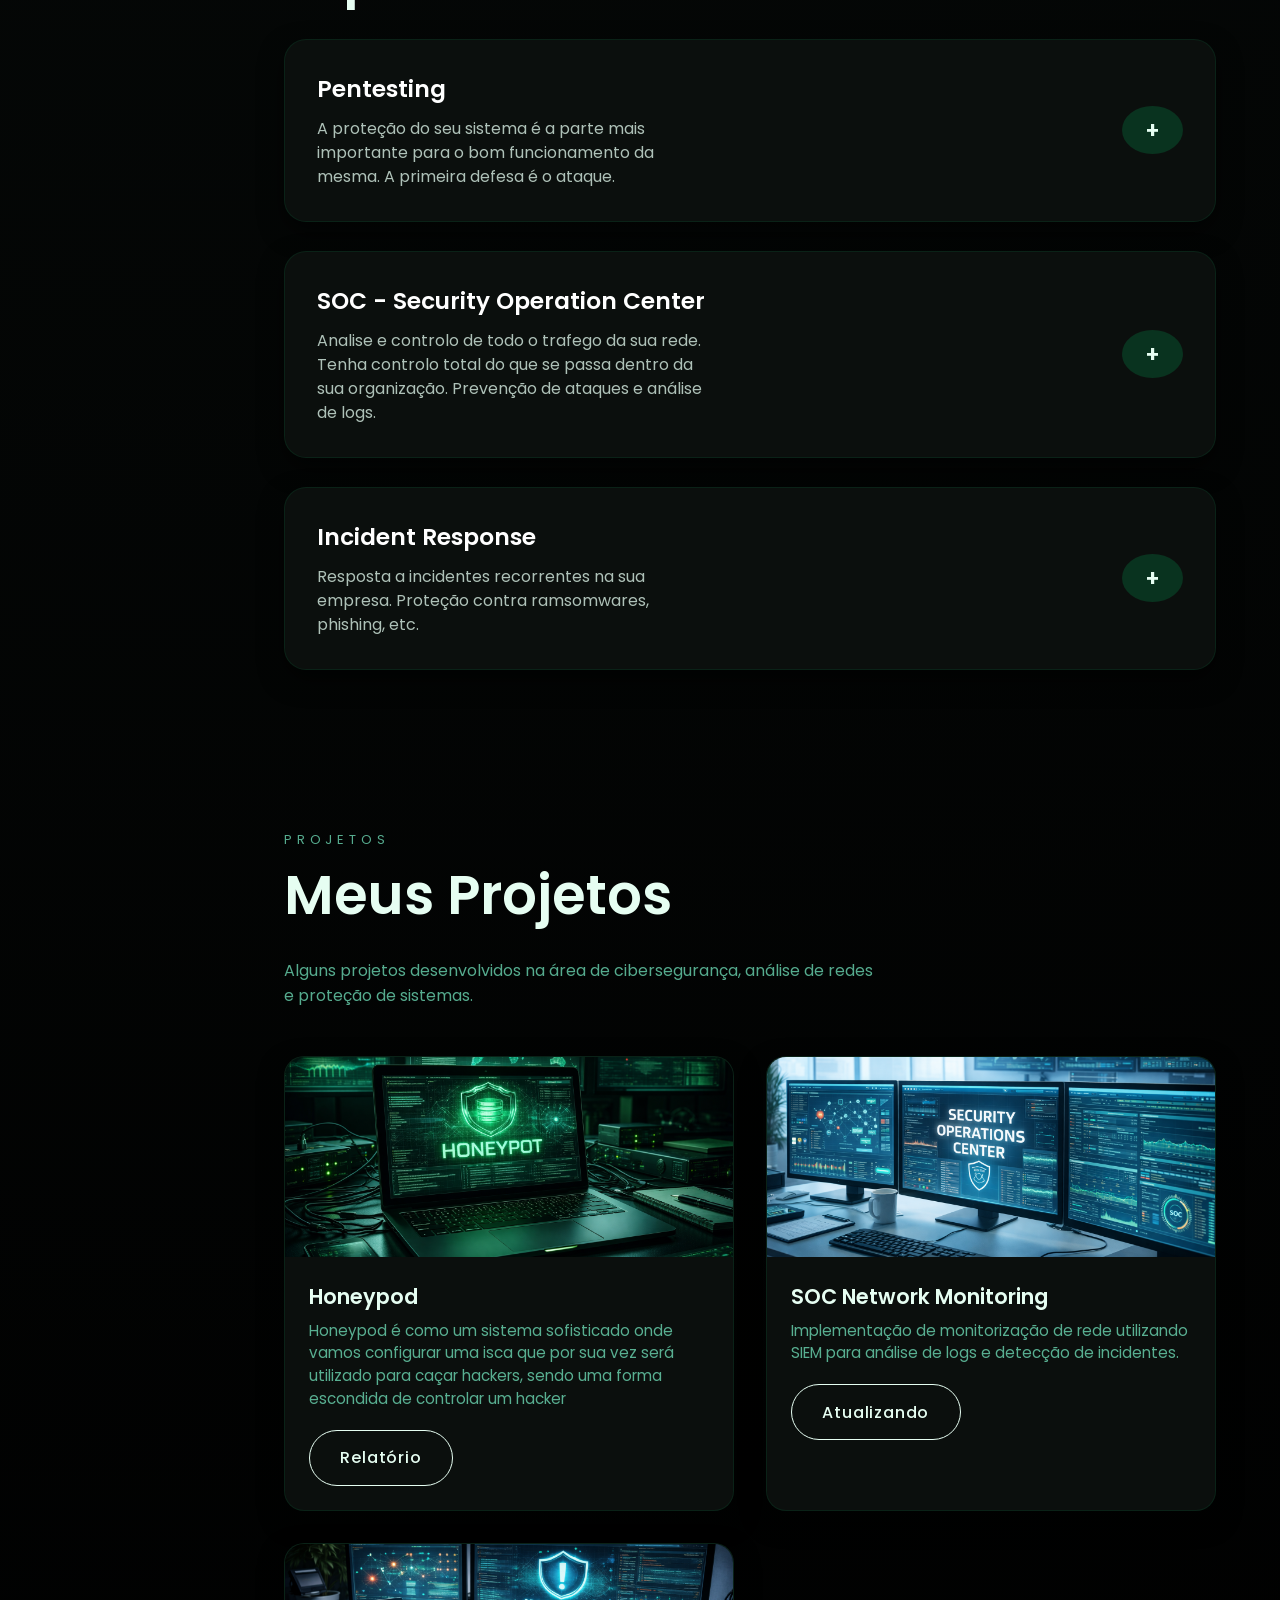
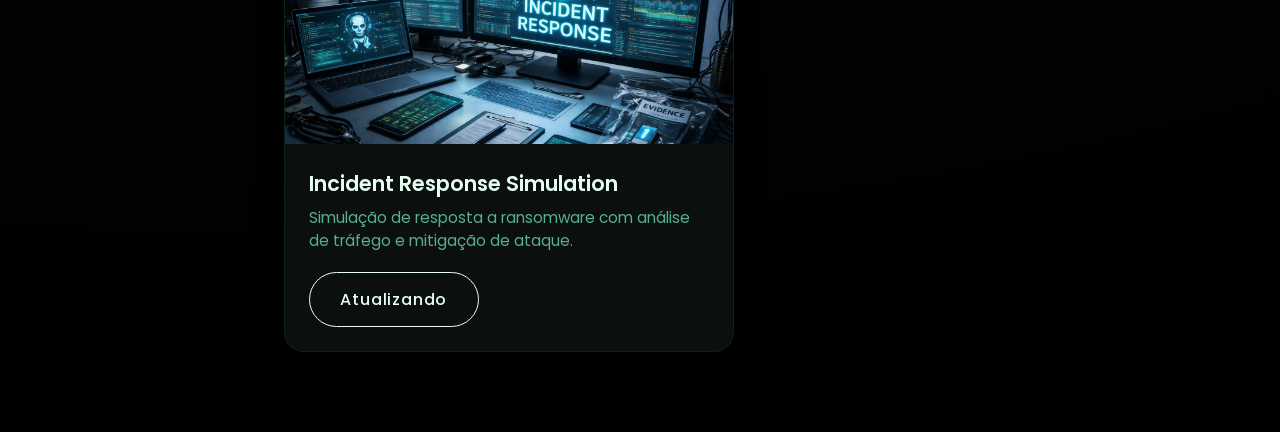
==== commit 90abefa4: "Update index.html" ====
--- a/index.html
+++ b/index.html
@@ -171,8 +171,8 @@
                         </li>
                         <li>
                             <span class="experience__time">2025 - 2026</span>
-                            <span class="experience__time">Help Desk</span>
-                            <span class="experience__time">Cybersecurity events analyze</span>
+                            <span class="experience__time">Cabnave - Estaleiros Navais</span>
+                            <span class="experience__time">Help Desk, Cybersecurity events analyze</span>
                         </li>
                         <li>
                             <span class="experience__time">2025 - 2026</span>
@@ -372,4 +372,5 @@
 
     </script>
 </body>
-</html>+
+</html>
